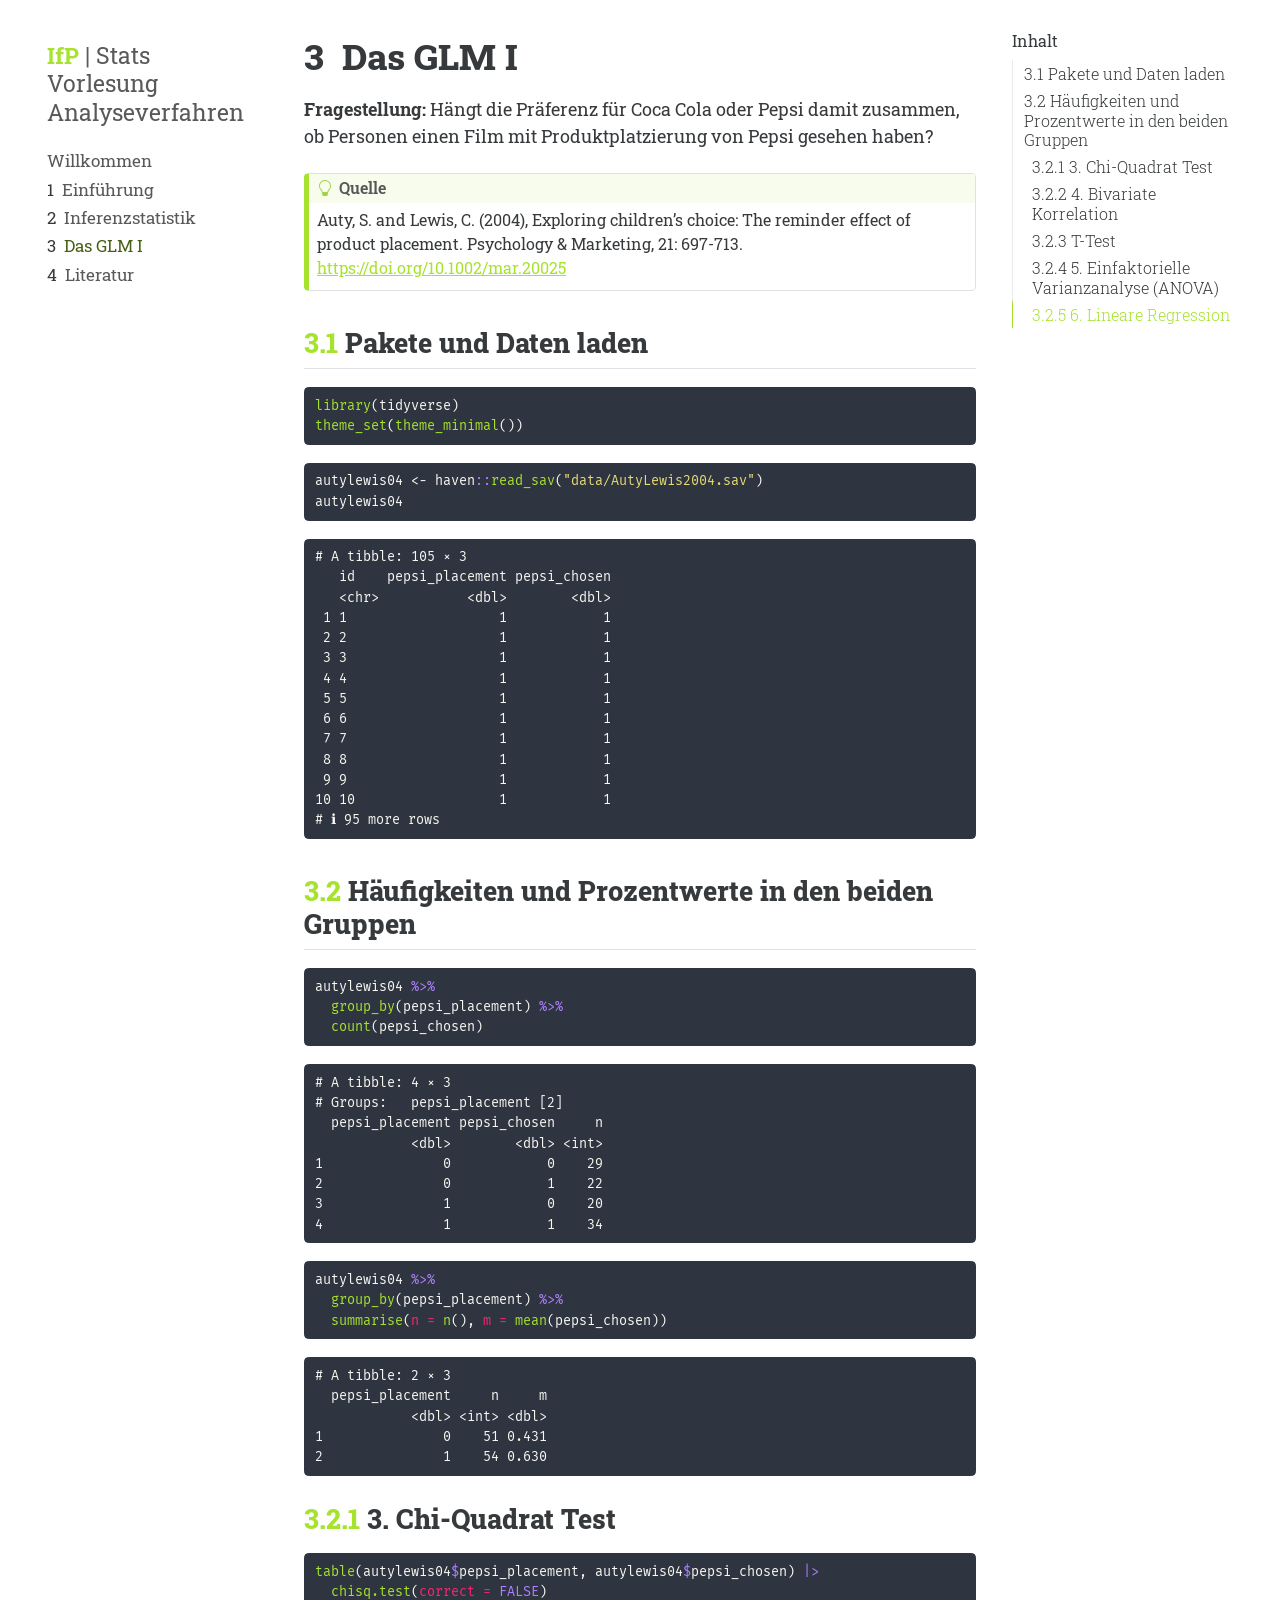
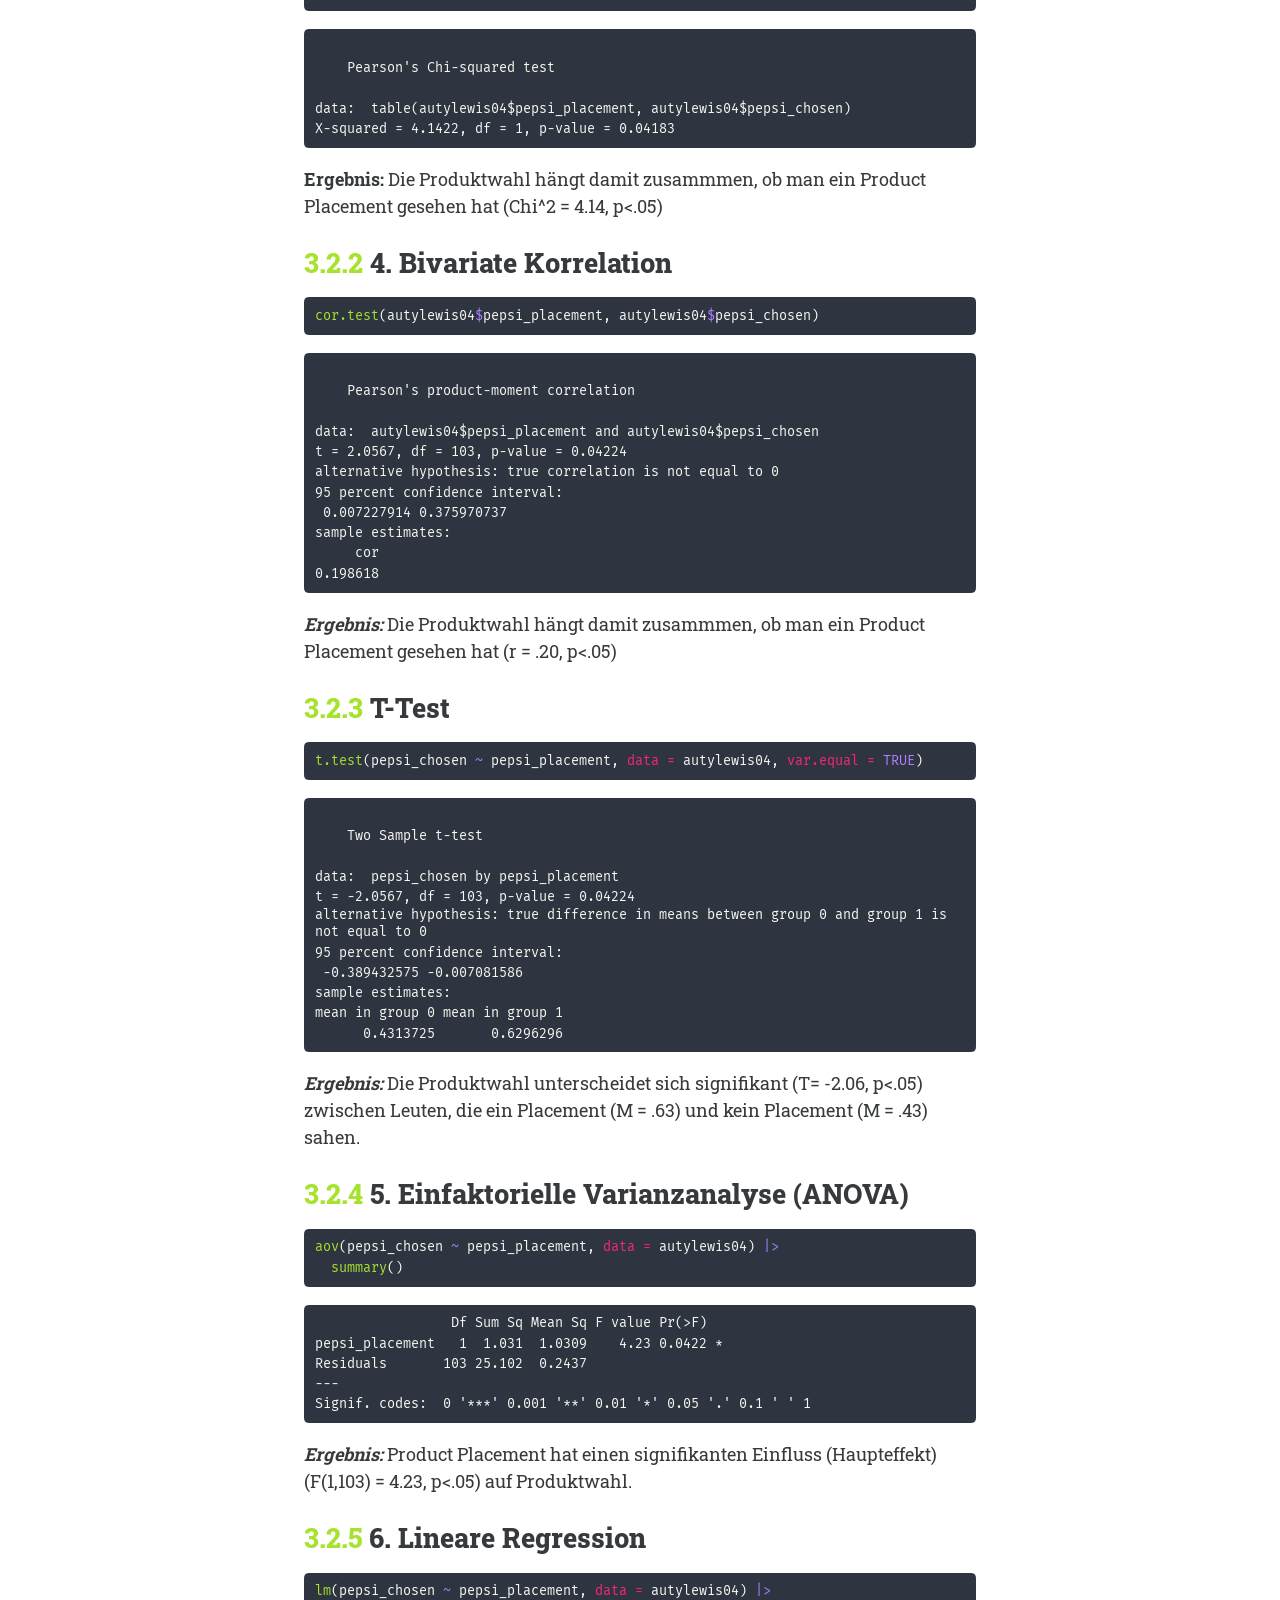
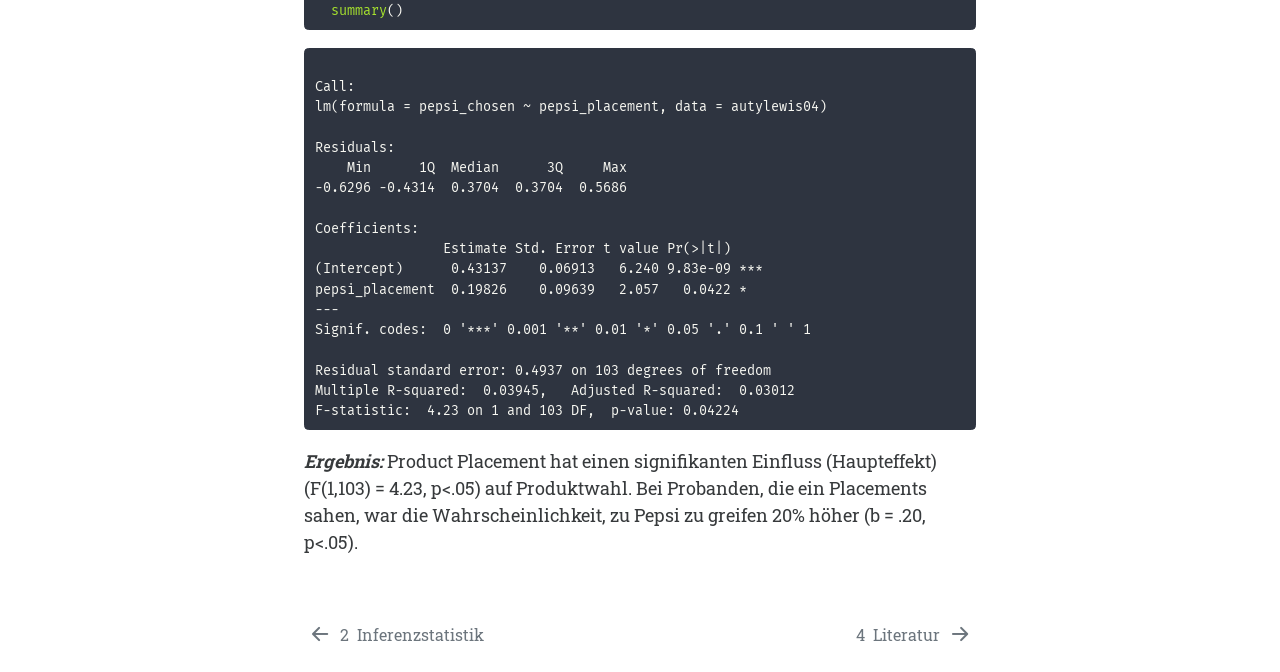
==== glm-I.html @ 67a74f1f "Built site for gh-pages" ====
<!DOCTYPE html>
<html xmlns="http://www.w3.org/1999/xhtml" lang="en" xml:lang="en"><head>

<meta charset="utf-8">
<meta name="generator" content="quarto-1.2.335">

<meta name="viewport" content="width=device-width, initial-scale=1.0, user-scalable=yes">


<title>Anwendungsorientierte Analyseverfahren - 3&nbsp; Das GLM I</title>
<style>
code{white-space: pre-wrap;}
span.smallcaps{font-variant: small-caps;}
div.columns{display: flex; gap: min(4vw, 1.5em);}
div.column{flex: auto; overflow-x: auto;}
div.hanging-indent{margin-left: 1.5em; text-indent: -1.5em;}
ul.task-list{list-style: none;}
ul.task-list li input[type="checkbox"] {
  width: 0.8em;
  margin: 0 0.8em 0.2em -1.6em;
  vertical-align: middle;
}
pre > code.sourceCode { white-space: pre; position: relative; }
pre > code.sourceCode > span { display: inline-block; line-height: 1.25; }
pre > code.sourceCode > span:empty { height: 1.2em; }
.sourceCode { overflow: visible; }
code.sourceCode > span { color: inherit; text-decoration: inherit; }
div.sourceCode { margin: 1em 0; }
pre.sourceCode { margin: 0; }
@media screen {
div.sourceCode { overflow: auto; }
}
@media print {
pre > code.sourceCode { white-space: pre-wrap; }
pre > code.sourceCode > span { text-indent: -5em; padding-left: 5em; }
}
pre.numberSource code
  { counter-reset: source-line 0; }
pre.numberSource code > span
  { position: relative; left: -4em; counter-increment: source-line; }
pre.numberSource code > span > a:first-child::before
  { content: counter(source-line);
    position: relative; left: -1em; text-align: right; vertical-align: baseline;
    border: none; display: inline-block;
    -webkit-touch-callout: none; -webkit-user-select: none;
    -khtml-user-select: none; -moz-user-select: none;
    -ms-user-select: none; user-select: none;
    padding: 0 4px; width: 4em;
    color: #aaaaaa;
  }
pre.numberSource { margin-left: 3em; border-left: 1px solid #aaaaaa;  padding-left: 4px; }
div.sourceCode
  {   }
@media screen {
pre > code.sourceCode > span > a:first-child::before { text-decoration: underline; }
}
code span.al { color: #ff0000; font-weight: bold; } /* Alert */
code span.an { color: #60a0b0; font-weight: bold; font-style: italic; } /* Annotation */
code span.at { color: #7d9029; } /* Attribute */
code span.bn { color: #40a070; } /* BaseN */
code span.bu { color: #008000; } /* BuiltIn */
code span.cf { color: #007020; font-weight: bold; } /* ControlFlow */
code span.ch { color: #4070a0; } /* Char */
code span.cn { color: #880000; } /* Constant */
code span.co { color: #60a0b0; font-style: italic; } /* Comment */
code span.cv { color: #60a0b0; font-weight: bold; font-style: italic; } /* CommentVar */
code span.do { color: #ba2121; font-style: italic; } /* Documentation */
code span.dt { color: #902000; } /* DataType */
code span.dv { color: #40a070; } /* DecVal */
code span.er { color: #ff0000; font-weight: bold; } /* Error */
code span.ex { } /* Extension */
code span.fl { color: #40a070; } /* Float */
code span.fu { color: #06287e; } /* Function */
code span.im { color: #008000; font-weight: bold; } /* Import */
code span.in { color: #60a0b0; font-weight: bold; font-style: italic; } /* Information */
code span.kw { color: #007020; font-weight: bold; } /* Keyword */
code span.op { color: #666666; } /* Operator */
code span.ot { color: #007020; } /* Other */
code span.pp { color: #bc7a00; } /* Preprocessor */
code span.sc { color: #4070a0; } /* SpecialChar */
code span.ss { color: #bb6688; } /* SpecialString */
code span.st { color: #4070a0; } /* String */
code span.va { color: #19177c; } /* Variable */
code span.vs { color: #4070a0; } /* VerbatimString */
code span.wa { color: #60a0b0; font-weight: bold; font-style: italic; } /* Warning */
</style>


<script src="site_libs/quarto-nav/quarto-nav.js"></script>
<script src="site_libs/quarto-nav/headroom.min.js"></script>
<script src="site_libs/clipboard/clipboard.min.js"></script>
<script src="site_libs/quarto-search/autocomplete.umd.js"></script>
<script src="site_libs/quarto-search/fuse.min.js"></script>
<script src="site_libs/quarto-search/quarto-search.js"></script>
<meta name="quarto:offset" content="./">
<link href="./literatur.html" rel="next">
<link href="./inferenzstatistik.html" rel="prev">
<script src="site_libs/quarto-html/quarto.js"></script>
<script src="site_libs/quarto-html/popper.min.js"></script>
<script src="site_libs/quarto-html/tippy.umd.min.js"></script>
<script src="site_libs/quarto-html/anchor.min.js"></script>
<link href="site_libs/quarto-html/tippy.css" rel="stylesheet">
<link href="site_libs/quarto-html/quarto-syntax-highlighting.css" rel="stylesheet" id="quarto-text-highlighting-styles">
<script src="site_libs/bootstrap/bootstrap.min.js"></script>
<link href="site_libs/bootstrap/bootstrap-icons.css" rel="stylesheet">
<link href="site_libs/bootstrap/bootstrap.min.css" rel="stylesheet" id="quarto-bootstrap" data-mode="light">
<script id="quarto-search-options" type="application/json">{
  "location": "sidebar",
  "copy-button": false,
  "collapse-after": 3,
  "panel-placement": "start",
  "type": "textbox",
  "limit": 20,
  "language": {
    "search-no-results-text": "No results",
    "search-matching-documents-text": "matching documents",
    "search-copy-link-title": "Copy link to search",
    "search-hide-matches-text": "Hide additional matches",
    "search-more-match-text": "more match in this document",
    "search-more-matches-text": "more matches in this document",
    "search-clear-button-title": "Clear",
    "search-detached-cancel-button-title": "Cancel",
    "search-submit-button-title": "Submit"
  }
}</script>


</head>

<body class="nav-sidebar floating">

<div id="quarto-search-results"></div>
  <header id="quarto-header" class="headroom fixed-top">
  <nav class="quarto-secondary-nav" data-bs-toggle="collapse" data-bs-target="#quarto-sidebar" aria-controls="quarto-sidebar" aria-expanded="false" aria-label="Toggle sidebar navigation" onclick="if (window.quartoToggleHeadroom) { window.quartoToggleHeadroom(); }">
    <div class="container-fluid d-flex justify-content-between">
      <h1 class="quarto-secondary-nav-title"><span class="chapter-number">3</span>&nbsp; <span class="chapter-title">Das GLM I</span></h1>
      <button type="button" class="quarto-btn-toggle btn" aria-label="Show secondary navigation">
        <i class="bi bi-chevron-right"></i>
      </button>
    </div>
  </nav>
</header>
<!-- content -->
<div id="quarto-content" class="quarto-container page-columns page-rows-contents page-layout-article">
<!-- sidebar -->
  <nav id="quarto-sidebar" class="sidebar collapse sidebar-navigation floating overflow-auto">
    <div class="pt-lg-2 mt-2 text-left sidebar-header">
    <div class="sidebar-title mb-0 py-0">
      <a href="./"><strong>IfP</strong> | Stats <br>Vorlesung Analyseverfahren</a> 
    </div>
      </div>
    <div class="sidebar-menu-container"> 
    <ul class="list-unstyled mt-1">
        <li class="sidebar-item">
  <div class="sidebar-item-container"> 
  <a href="./index.html" class="sidebar-item-text sidebar-link">Willkommen</a>
  </div>
</li>
        <li class="sidebar-item">
  <div class="sidebar-item-container"> 
  <a href="./intro.html" class="sidebar-item-text sidebar-link"><span class="chapter-number">1</span>&nbsp; <span class="chapter-title">Einführung</span></a>
  </div>
</li>
        <li class="sidebar-item">
  <div class="sidebar-item-container"> 
  <a href="./inferenzstatistik.html" class="sidebar-item-text sidebar-link"><span class="chapter-number">2</span>&nbsp; <span class="chapter-title">Inferenzstatistik</span></a>
  </div>
</li>
        <li class="sidebar-item">
  <div class="sidebar-item-container"> 
  <a href="./glm-I.html" class="sidebar-item-text sidebar-link active"><span class="chapter-number">3</span>&nbsp; <span class="chapter-title">Das GLM I</span></a>
  </div>
</li>
        <li class="sidebar-item">
  <div class="sidebar-item-container"> 
  <a href="./literatur.html" class="sidebar-item-text sidebar-link"><span class="chapter-number">4</span>&nbsp; <span class="chapter-title">Literatur</span></a>
  </div>
</li>
    </ul>
    </div>
</nav>
<!-- margin-sidebar -->
    <div id="quarto-margin-sidebar" class="sidebar margin-sidebar">
        <nav id="TOC" role="doc-toc" class="toc-active">
    <h2 id="toc-title">Inhalt</h2>
   
  <ul>
  <li><a href="#pakete-und-daten-laden" id="toc-pakete-und-daten-laden" class="nav-link active" data-scroll-target="#pakete-und-daten-laden"><span class="toc-section-number">3.1</span>  Pakete und Daten laden</a></li>
  <li><a href="#häufigkeiten-und-prozentwerte-in-den-beiden-gruppen" id="toc-häufigkeiten-und-prozentwerte-in-den-beiden-gruppen" class="nav-link" data-scroll-target="#häufigkeiten-und-prozentwerte-in-den-beiden-gruppen"><span class="toc-section-number">3.2</span>  Häufigkeiten und Prozentwerte in den beiden Gruppen</a>
  <ul class="collapse">
  <li><a href="#chi-quadrat-test" id="toc-chi-quadrat-test" class="nav-link" data-scroll-target="#chi-quadrat-test"><span class="toc-section-number">3.2.1</span>  3. Chi-Quadrat Test</a></li>
  <li><a href="#bivariate-korrelation" id="toc-bivariate-korrelation" class="nav-link" data-scroll-target="#bivariate-korrelation"><span class="toc-section-number">3.2.2</span>  4. Bivariate Korrelation</a></li>
  <li><a href="#t-test" id="toc-t-test" class="nav-link" data-scroll-target="#t-test"><span class="toc-section-number">3.2.3</span>  T-Test</a></li>
  <li><a href="#einfaktorielle-varianzanalyse-anova" id="toc-einfaktorielle-varianzanalyse-anova" class="nav-link" data-scroll-target="#einfaktorielle-varianzanalyse-anova"><span class="toc-section-number">3.2.4</span>  5. Einfaktorielle Varianzanalyse (ANOVA)</a></li>
  <li><a href="#lineare-regression" id="toc-lineare-regression" class="nav-link" data-scroll-target="#lineare-regression"><span class="toc-section-number">3.2.5</span>  6. Lineare Regression</a></li>
  </ul></li>
  </ul>
</nav>
    </div>
<!-- main -->
<main class="content" id="quarto-document-content">

<header id="title-block-header">
<h1 class="title d-none d-lg-block display-7"><span class="chapter-number">3</span>&nbsp; <span class="chapter-title">Das GLM I</span></h1>

</header>

<p><strong>Fragestellung:</strong> Hängt die Präferenz für Coca Cola oder Pepsi damit zusammen, ob Personen einen Film mit Produktplatzierung von Pepsi gesehen haben?</p>
<div class="callout-tip callout callout-style-default callout-captioned">
<div class="callout-header d-flex align-content-center">
<div class="callout-icon-container">
<i class="callout-icon"></i>
</div>
<div class="callout-caption-container flex-fill">
Quelle
</div>
</div>
<div class="callout-body-container callout-body">
<p>Auty, S. and Lewis, C. (2004), Exploring children’s choice: The reminder effect of product placement. Psychology &amp; Marketing, 21: 697-713. <a href="https://doi.org/10.1002/mar.20025" class="uri">https://doi.org/10.1002/mar.20025</a></p>
</div>
</div>
<section id="pakete-und-daten-laden" class="level2" data-number="3.1">
<h2 data-number="3.1" class="anchored" data-anchor-id="pakete-und-daten-laden"><span class="header-section-number">3.1</span> Pakete und Daten laden</h2>
<div class="cell">
<div class="sourceCode cell-code" id="cb1"><pre class="sourceCode r code-with-copy"><code class="sourceCode r"><span id="cb1-1"><a href="#cb1-1" aria-hidden="true" tabindex="-1"></a><span class="fu">library</span>(tidyverse)</span>
<span id="cb1-2"><a href="#cb1-2" aria-hidden="true" tabindex="-1"></a><span class="fu">theme_set</span>(<span class="fu">theme_minimal</span>())</span></code><button title="Copy to Clipboard" class="code-copy-button"><i class="bi"></i></button></pre></div>
</div>
<div class="cell">
<div class="sourceCode cell-code" id="cb2"><pre class="sourceCode r code-with-copy"><code class="sourceCode r"><span id="cb2-1"><a href="#cb2-1" aria-hidden="true" tabindex="-1"></a>autylewis04 <span class="ot">&lt;-</span> haven<span class="sc">::</span><span class="fu">read_sav</span>(<span class="st">"data/AutyLewis2004.sav"</span>)</span>
<span id="cb2-2"><a href="#cb2-2" aria-hidden="true" tabindex="-1"></a>autylewis04</span></code><button title="Copy to Clipboard" class="code-copy-button"><i class="bi"></i></button></pre></div>
<div class="cell-output cell-output-stdout">
<div class="sourceCode" id="cb3"><pre class="sourceCode txt code-with-copy"><code class="sourceCode default"><span id="cb3-1"><a href="#cb3-1" aria-hidden="true" tabindex="-1"></a># A tibble: 105 × 3</span>
<span id="cb3-2"><a href="#cb3-2" aria-hidden="true" tabindex="-1"></a>   id    pepsi_placement pepsi_chosen</span>
<span id="cb3-3"><a href="#cb3-3" aria-hidden="true" tabindex="-1"></a>   &lt;chr&gt;           &lt;dbl&gt;        &lt;dbl&gt;</span>
<span id="cb3-4"><a href="#cb3-4" aria-hidden="true" tabindex="-1"></a> 1 1                   1            1</span>
<span id="cb3-5"><a href="#cb3-5" aria-hidden="true" tabindex="-1"></a> 2 2                   1            1</span>
<span id="cb3-6"><a href="#cb3-6" aria-hidden="true" tabindex="-1"></a> 3 3                   1            1</span>
<span id="cb3-7"><a href="#cb3-7" aria-hidden="true" tabindex="-1"></a> 4 4                   1            1</span>
<span id="cb3-8"><a href="#cb3-8" aria-hidden="true" tabindex="-1"></a> 5 5                   1            1</span>
<span id="cb3-9"><a href="#cb3-9" aria-hidden="true" tabindex="-1"></a> 6 6                   1            1</span>
<span id="cb3-10"><a href="#cb3-10" aria-hidden="true" tabindex="-1"></a> 7 7                   1            1</span>
<span id="cb3-11"><a href="#cb3-11" aria-hidden="true" tabindex="-1"></a> 8 8                   1            1</span>
<span id="cb3-12"><a href="#cb3-12" aria-hidden="true" tabindex="-1"></a> 9 9                   1            1</span>
<span id="cb3-13"><a href="#cb3-13" aria-hidden="true" tabindex="-1"></a>10 10                  1            1</span>
<span id="cb3-14"><a href="#cb3-14" aria-hidden="true" tabindex="-1"></a># ℹ 95 more rows</span></code><button title="Copy to Clipboard" class="code-copy-button"><i class="bi"></i></button></pre></div>
</div>
</div>
</section>
<section id="häufigkeiten-und-prozentwerte-in-den-beiden-gruppen" class="level2" data-number="3.2">
<h2 data-number="3.2" class="anchored" data-anchor-id="häufigkeiten-und-prozentwerte-in-den-beiden-gruppen"><span class="header-section-number">3.2</span> Häufigkeiten und Prozentwerte in den beiden Gruppen</h2>
<div class="cell">
<div class="sourceCode cell-code" id="cb4"><pre class="sourceCode r code-with-copy"><code class="sourceCode r"><span id="cb4-1"><a href="#cb4-1" aria-hidden="true" tabindex="-1"></a>autylewis04 <span class="sc">%&gt;%</span></span>
<span id="cb4-2"><a href="#cb4-2" aria-hidden="true" tabindex="-1"></a>  <span class="fu">group_by</span>(pepsi_placement) <span class="sc">%&gt;%</span></span>
<span id="cb4-3"><a href="#cb4-3" aria-hidden="true" tabindex="-1"></a>  <span class="fu">count</span>(pepsi_chosen)</span></code><button title="Copy to Clipboard" class="code-copy-button"><i class="bi"></i></button></pre></div>
<div class="cell-output cell-output-stdout">
<div class="sourceCode" id="cb5"><pre class="sourceCode txt code-with-copy"><code class="sourceCode default"><span id="cb5-1"><a href="#cb5-1" aria-hidden="true" tabindex="-1"></a># A tibble: 4 × 3</span>
<span id="cb5-2"><a href="#cb5-2" aria-hidden="true" tabindex="-1"></a># Groups:   pepsi_placement [2]</span>
<span id="cb5-3"><a href="#cb5-3" aria-hidden="true" tabindex="-1"></a>  pepsi_placement pepsi_chosen     n</span>
<span id="cb5-4"><a href="#cb5-4" aria-hidden="true" tabindex="-1"></a>            &lt;dbl&gt;        &lt;dbl&gt; &lt;int&gt;</span>
<span id="cb5-5"><a href="#cb5-5" aria-hidden="true" tabindex="-1"></a>1               0            0    29</span>
<span id="cb5-6"><a href="#cb5-6" aria-hidden="true" tabindex="-1"></a>2               0            1    22</span>
<span id="cb5-7"><a href="#cb5-7" aria-hidden="true" tabindex="-1"></a>3               1            0    20</span>
<span id="cb5-8"><a href="#cb5-8" aria-hidden="true" tabindex="-1"></a>4               1            1    34</span></code><button title="Copy to Clipboard" class="code-copy-button"><i class="bi"></i></button></pre></div>
</div>
<div class="sourceCode cell-code" id="cb6"><pre class="sourceCode r code-with-copy"><code class="sourceCode r"><span id="cb6-1"><a href="#cb6-1" aria-hidden="true" tabindex="-1"></a>autylewis04 <span class="sc">%&gt;%</span></span>
<span id="cb6-2"><a href="#cb6-2" aria-hidden="true" tabindex="-1"></a>  <span class="fu">group_by</span>(pepsi_placement) <span class="sc">%&gt;%</span></span>
<span id="cb6-3"><a href="#cb6-3" aria-hidden="true" tabindex="-1"></a>  <span class="fu">summarise</span>(<span class="at">n =</span> <span class="fu">n</span>(), <span class="at">m =</span> <span class="fu">mean</span>(pepsi_chosen))</span></code><button title="Copy to Clipboard" class="code-copy-button"><i class="bi"></i></button></pre></div>
<div class="cell-output cell-output-stdout">
<div class="sourceCode" id="cb7"><pre class="sourceCode txt code-with-copy"><code class="sourceCode default"><span id="cb7-1"><a href="#cb7-1" aria-hidden="true" tabindex="-1"></a># A tibble: 2 × 3</span>
<span id="cb7-2"><a href="#cb7-2" aria-hidden="true" tabindex="-1"></a>  pepsi_placement     n     m</span>
<span id="cb7-3"><a href="#cb7-3" aria-hidden="true" tabindex="-1"></a>            &lt;dbl&gt; &lt;int&gt; &lt;dbl&gt;</span>
<span id="cb7-4"><a href="#cb7-4" aria-hidden="true" tabindex="-1"></a>1               0    51 0.431</span>
<span id="cb7-5"><a href="#cb7-5" aria-hidden="true" tabindex="-1"></a>2               1    54 0.630</span></code><button title="Copy to Clipboard" class="code-copy-button"><i class="bi"></i></button></pre></div>
</div>
</div>
<section id="chi-quadrat-test" class="level3" data-number="3.2.1">
<h3 data-number="3.2.1" class="anchored" data-anchor-id="chi-quadrat-test"><span class="header-section-number">3.2.1</span> 3. Chi-Quadrat Test</h3>
<div class="cell">
<div class="sourceCode cell-code" id="cb8"><pre class="sourceCode r code-with-copy"><code class="sourceCode r"><span id="cb8-1"><a href="#cb8-1" aria-hidden="true" tabindex="-1"></a><span class="fu">table</span>(autylewis04<span class="sc">$</span>pepsi_placement, autylewis04<span class="sc">$</span>pepsi_chosen) <span class="sc">|&gt;</span></span>
<span id="cb8-2"><a href="#cb8-2" aria-hidden="true" tabindex="-1"></a>  <span class="fu">chisq.test</span>(<span class="at">correct =</span> <span class="cn">FALSE</span>)</span></code><button title="Copy to Clipboard" class="code-copy-button"><i class="bi"></i></button></pre></div>
<div class="cell-output cell-output-stdout">
<div class="sourceCode" id="cb9"><pre class="sourceCode txt code-with-copy"><code class="sourceCode default"><span id="cb9-1"><a href="#cb9-1" aria-hidden="true" tabindex="-1"></a></span>
<span id="cb9-2"><a href="#cb9-2" aria-hidden="true" tabindex="-1"></a>    Pearson's Chi-squared test</span>
<span id="cb9-3"><a href="#cb9-3" aria-hidden="true" tabindex="-1"></a></span>
<span id="cb9-4"><a href="#cb9-4" aria-hidden="true" tabindex="-1"></a>data:  table(autylewis04$pepsi_placement, autylewis04$pepsi_chosen)</span>
<span id="cb9-5"><a href="#cb9-5" aria-hidden="true" tabindex="-1"></a>X-squared = 4.1422, df = 1, p-value = 0.04183</span></code><button title="Copy to Clipboard" class="code-copy-button"><i class="bi"></i></button></pre></div>
</div>
</div>
<p><strong>Ergebnis:</strong> Die Produktwahl hängt damit zusammmen, ob man ein Product Placement gesehen hat (Chi^2 = 4.14, p&lt;.05)</p>
</section>
<section id="bivariate-korrelation" class="level3" data-number="3.2.2">
<h3 data-number="3.2.2" class="anchored" data-anchor-id="bivariate-korrelation"><span class="header-section-number">3.2.2</span> 4. Bivariate Korrelation</h3>
<div class="cell">
<div class="sourceCode cell-code" id="cb10"><pre class="sourceCode r code-with-copy"><code class="sourceCode r"><span id="cb10-1"><a href="#cb10-1" aria-hidden="true" tabindex="-1"></a><span class="fu">cor.test</span>(autylewis04<span class="sc">$</span>pepsi_placement, autylewis04<span class="sc">$</span>pepsi_chosen)</span></code><button title="Copy to Clipboard" class="code-copy-button"><i class="bi"></i></button></pre></div>
<div class="cell-output cell-output-stdout">
<div class="sourceCode" id="cb11"><pre class="sourceCode txt code-with-copy"><code class="sourceCode default"><span id="cb11-1"><a href="#cb11-1" aria-hidden="true" tabindex="-1"></a></span>
<span id="cb11-2"><a href="#cb11-2" aria-hidden="true" tabindex="-1"></a>    Pearson's product-moment correlation</span>
<span id="cb11-3"><a href="#cb11-3" aria-hidden="true" tabindex="-1"></a></span>
<span id="cb11-4"><a href="#cb11-4" aria-hidden="true" tabindex="-1"></a>data:  autylewis04$pepsi_placement and autylewis04$pepsi_chosen</span>
<span id="cb11-5"><a href="#cb11-5" aria-hidden="true" tabindex="-1"></a>t = 2.0567, df = 103, p-value = 0.04224</span>
<span id="cb11-6"><a href="#cb11-6" aria-hidden="true" tabindex="-1"></a>alternative hypothesis: true correlation is not equal to 0</span>
<span id="cb11-7"><a href="#cb11-7" aria-hidden="true" tabindex="-1"></a>95 percent confidence interval:</span>
<span id="cb11-8"><a href="#cb11-8" aria-hidden="true" tabindex="-1"></a> 0.007227914 0.375970737</span>
<span id="cb11-9"><a href="#cb11-9" aria-hidden="true" tabindex="-1"></a>sample estimates:</span>
<span id="cb11-10"><a href="#cb11-10" aria-hidden="true" tabindex="-1"></a>     cor </span>
<span id="cb11-11"><a href="#cb11-11" aria-hidden="true" tabindex="-1"></a>0.198618 </span></code><button title="Copy to Clipboard" class="code-copy-button"><i class="bi"></i></button></pre></div>
</div>
</div>
<p><strong><em>Ergebnis:</em></strong> Die Produktwahl hängt damit zusammmen, ob man ein Product Placement gesehen hat (r = .20, p&lt;.05)</p>
</section>
<section id="t-test" class="level3" data-number="3.2.3">
<h3 data-number="3.2.3" class="anchored" data-anchor-id="t-test"><span class="header-section-number">3.2.3</span> T-Test</h3>
<div class="cell">
<div class="sourceCode cell-code" id="cb12"><pre class="sourceCode r code-with-copy"><code class="sourceCode r"><span id="cb12-1"><a href="#cb12-1" aria-hidden="true" tabindex="-1"></a><span class="fu">t.test</span>(pepsi_chosen <span class="sc">~</span> pepsi_placement, <span class="at">data =</span> autylewis04, <span class="at">var.equal =</span> <span class="cn">TRUE</span>)</span></code><button title="Copy to Clipboard" class="code-copy-button"><i class="bi"></i></button></pre></div>
<div class="cell-output cell-output-stdout">
<div class="sourceCode" id="cb13"><pre class="sourceCode txt code-with-copy"><code class="sourceCode default"><span id="cb13-1"><a href="#cb13-1" aria-hidden="true" tabindex="-1"></a></span>
<span id="cb13-2"><a href="#cb13-2" aria-hidden="true" tabindex="-1"></a>    Two Sample t-test</span>
<span id="cb13-3"><a href="#cb13-3" aria-hidden="true" tabindex="-1"></a></span>
<span id="cb13-4"><a href="#cb13-4" aria-hidden="true" tabindex="-1"></a>data:  pepsi_chosen by pepsi_placement</span>
<span id="cb13-5"><a href="#cb13-5" aria-hidden="true" tabindex="-1"></a>t = -2.0567, df = 103, p-value = 0.04224</span>
<span id="cb13-6"><a href="#cb13-6" aria-hidden="true" tabindex="-1"></a>alternative hypothesis: true difference in means between group 0 and group 1 is not equal to 0</span>
<span id="cb13-7"><a href="#cb13-7" aria-hidden="true" tabindex="-1"></a>95 percent confidence interval:</span>
<span id="cb13-8"><a href="#cb13-8" aria-hidden="true" tabindex="-1"></a> -0.389432575 -0.007081586</span>
<span id="cb13-9"><a href="#cb13-9" aria-hidden="true" tabindex="-1"></a>sample estimates:</span>
<span id="cb13-10"><a href="#cb13-10" aria-hidden="true" tabindex="-1"></a>mean in group 0 mean in group 1 </span>
<span id="cb13-11"><a href="#cb13-11" aria-hidden="true" tabindex="-1"></a>      0.4313725       0.6296296 </span></code><button title="Copy to Clipboard" class="code-copy-button"><i class="bi"></i></button></pre></div>
</div>
</div>
<p><strong><em>Ergebnis:</em></strong> Die Produktwahl unterscheidet sich signifikant (T= -2.06, p&lt;.05) zwischen Leuten, die ein Placement (M = .63) und kein Placement (M = .43) sahen.</p>
</section>
<section id="einfaktorielle-varianzanalyse-anova" class="level3" data-number="3.2.4">
<h3 data-number="3.2.4" class="anchored" data-anchor-id="einfaktorielle-varianzanalyse-anova"><span class="header-section-number">3.2.4</span> 5. Einfaktorielle Varianzanalyse (ANOVA)</h3>
<div class="cell">
<div class="sourceCode cell-code" id="cb14"><pre class="sourceCode r code-with-copy"><code class="sourceCode r"><span id="cb14-1"><a href="#cb14-1" aria-hidden="true" tabindex="-1"></a><span class="fu">aov</span>(pepsi_chosen <span class="sc">~</span> pepsi_placement, <span class="at">data =</span> autylewis04) <span class="sc">|&gt;</span></span>
<span id="cb14-2"><a href="#cb14-2" aria-hidden="true" tabindex="-1"></a>  <span class="fu">summary</span>()</span></code><button title="Copy to Clipboard" class="code-copy-button"><i class="bi"></i></button></pre></div>
<div class="cell-output cell-output-stdout">
<div class="sourceCode" id="cb15"><pre class="sourceCode txt code-with-copy"><code class="sourceCode default"><span id="cb15-1"><a href="#cb15-1" aria-hidden="true" tabindex="-1"></a>                 Df Sum Sq Mean Sq F value Pr(&gt;F)  </span>
<span id="cb15-2"><a href="#cb15-2" aria-hidden="true" tabindex="-1"></a>pepsi_placement   1  1.031  1.0309    4.23 0.0422 *</span>
<span id="cb15-3"><a href="#cb15-3" aria-hidden="true" tabindex="-1"></a>Residuals       103 25.102  0.2437                 </span>
<span id="cb15-4"><a href="#cb15-4" aria-hidden="true" tabindex="-1"></a>---</span>
<span id="cb15-5"><a href="#cb15-5" aria-hidden="true" tabindex="-1"></a>Signif. codes:  0 '***' 0.001 '**' 0.01 '*' 0.05 '.' 0.1 ' ' 1</span></code><button title="Copy to Clipboard" class="code-copy-button"><i class="bi"></i></button></pre></div>
</div>
</div>
<p><strong><em>Ergebnis:</em></strong> Product Placement hat einen signifikanten Einfluss (Haupteffekt) (F(1,103) = 4.23, p&lt;.05) auf Produktwahl.</p>
</section>
<section id="lineare-regression" class="level3" data-number="3.2.5">
<h3 data-number="3.2.5" class="anchored" data-anchor-id="lineare-regression"><span class="header-section-number">3.2.5</span> 6. Lineare Regression</h3>
<div class="cell">
<div class="sourceCode cell-code" id="cb16"><pre class="sourceCode r code-with-copy"><code class="sourceCode r"><span id="cb16-1"><a href="#cb16-1" aria-hidden="true" tabindex="-1"></a><span class="fu">lm</span>(pepsi_chosen <span class="sc">~</span> pepsi_placement, <span class="at">data =</span> autylewis04) <span class="sc">|&gt;</span></span>
<span id="cb16-2"><a href="#cb16-2" aria-hidden="true" tabindex="-1"></a>  <span class="fu">summary</span>()</span></code><button title="Copy to Clipboard" class="code-copy-button"><i class="bi"></i></button></pre></div>
<div class="cell-output cell-output-stdout">
<div class="sourceCode" id="cb17"><pre class="sourceCode txt code-with-copy"><code class="sourceCode default"><span id="cb17-1"><a href="#cb17-1" aria-hidden="true" tabindex="-1"></a></span>
<span id="cb17-2"><a href="#cb17-2" aria-hidden="true" tabindex="-1"></a>Call:</span>
<span id="cb17-3"><a href="#cb17-3" aria-hidden="true" tabindex="-1"></a>lm(formula = pepsi_chosen ~ pepsi_placement, data = autylewis04)</span>
<span id="cb17-4"><a href="#cb17-4" aria-hidden="true" tabindex="-1"></a></span>
<span id="cb17-5"><a href="#cb17-5" aria-hidden="true" tabindex="-1"></a>Residuals:</span>
<span id="cb17-6"><a href="#cb17-6" aria-hidden="true" tabindex="-1"></a>    Min      1Q  Median      3Q     Max </span>
<span id="cb17-7"><a href="#cb17-7" aria-hidden="true" tabindex="-1"></a>-0.6296 -0.4314  0.3704  0.3704  0.5686 </span>
<span id="cb17-8"><a href="#cb17-8" aria-hidden="true" tabindex="-1"></a></span>
<span id="cb17-9"><a href="#cb17-9" aria-hidden="true" tabindex="-1"></a>Coefficients:</span>
<span id="cb17-10"><a href="#cb17-10" aria-hidden="true" tabindex="-1"></a>                Estimate Std. Error t value Pr(&gt;|t|)    </span>
<span id="cb17-11"><a href="#cb17-11" aria-hidden="true" tabindex="-1"></a>(Intercept)      0.43137    0.06913   6.240 9.83e-09 ***</span>
<span id="cb17-12"><a href="#cb17-12" aria-hidden="true" tabindex="-1"></a>pepsi_placement  0.19826    0.09639   2.057   0.0422 *  </span>
<span id="cb17-13"><a href="#cb17-13" aria-hidden="true" tabindex="-1"></a>---</span>
<span id="cb17-14"><a href="#cb17-14" aria-hidden="true" tabindex="-1"></a>Signif. codes:  0 '***' 0.001 '**' 0.01 '*' 0.05 '.' 0.1 ' ' 1</span>
<span id="cb17-15"><a href="#cb17-15" aria-hidden="true" tabindex="-1"></a></span>
<span id="cb17-16"><a href="#cb17-16" aria-hidden="true" tabindex="-1"></a>Residual standard error: 0.4937 on 103 degrees of freedom</span>
<span id="cb17-17"><a href="#cb17-17" aria-hidden="true" tabindex="-1"></a>Multiple R-squared:  0.03945,   Adjusted R-squared:  0.03012 </span>
<span id="cb17-18"><a href="#cb17-18" aria-hidden="true" tabindex="-1"></a>F-statistic:  4.23 on 1 and 103 DF,  p-value: 0.04224</span></code><button title="Copy to Clipboard" class="code-copy-button"><i class="bi"></i></button></pre></div>
</div>
</div>
<p><strong><em>Ergebnis:</em></strong> Product Placement hat einen signifikanten Einfluss (Haupteffekt) (F(1,103) = 4.23, p&lt;.05) auf Produktwahl. Bei Probanden, die ein Placements sahen, war die Wahrscheinlichkeit, zu Pepsi zu greifen 20% höher (b = .20, p&lt;.05).</p>


</section>
</section>

</main> <!-- /main -->
<script id="quarto-html-after-body" type="application/javascript">
window.document.addEventListener("DOMContentLoaded", function (event) {
  const toggleBodyColorMode = (bsSheetEl) => {
    const mode = bsSheetEl.getAttribute("data-mode");
    const bodyEl = window.document.querySelector("body");
    if (mode === "dark") {
      bodyEl.classList.add("quarto-dark");
      bodyEl.classList.remove("quarto-light");
    } else {
      bodyEl.classList.add("quarto-light");
      bodyEl.classList.remove("quarto-dark");
    }
  }
  const toggleBodyColorPrimary = () => {
    const bsSheetEl = window.document.querySelector("link#quarto-bootstrap");
    if (bsSheetEl) {
      toggleBodyColorMode(bsSheetEl);
    }
  }
  toggleBodyColorPrimary();  
  const icon = "";
  const anchorJS = new window.AnchorJS();
  anchorJS.options = {
    placement: 'right',
    icon: icon
  };
  anchorJS.add('.anchored');
  const clipboard = new window.ClipboardJS('.code-copy-button', {
    target: function(trigger) {
      return trigger.previousElementSibling;
    }
  });
  clipboard.on('success', function(e) {
    // button target
    const button = e.trigger;
    // don't keep focus
    button.blur();
    // flash "checked"
    button.classList.add('code-copy-button-checked');
    var currentTitle = button.getAttribute("title");
    button.setAttribute("title", "Copied!");
    let tooltip;
    if (window.bootstrap) {
      button.setAttribute("data-bs-toggle", "tooltip");
      button.setAttribute("data-bs-placement", "left");
      button.setAttribute("data-bs-title", "Copied!");
      tooltip = new bootstrap.Tooltip(button, 
        { trigger: "manual", 
          customClass: "code-copy-button-tooltip",
          offset: [0, -8]});
      tooltip.show();    
    }
    setTimeout(function() {
      if (tooltip) {
        tooltip.hide();
        button.removeAttribute("data-bs-title");
        button.removeAttribute("data-bs-toggle");
        button.removeAttribute("data-bs-placement");
      }
      button.setAttribute("title", currentTitle);
      button.classList.remove('code-copy-button-checked');
    }, 1000);
    // clear code selection
    e.clearSelection();
  });
  function tippyHover(el, contentFn) {
    const config = {
      allowHTML: true,
      content: contentFn,
      maxWidth: 500,
      delay: 100,
      arrow: false,
      appendTo: function(el) {
          return el.parentElement;
      },
      interactive: true,
      interactiveBorder: 10,
      theme: 'quarto',
      placement: 'bottom-start'
    };
    window.tippy(el, config); 
  }
  const noterefs = window.document.querySelectorAll('a[role="doc-noteref"]');
  for (var i=0; i<noterefs.length; i++) {
    const ref = noterefs[i];
    tippyHover(ref, function() {
      // use id or data attribute instead here
      let href = ref.getAttribute('data-footnote-href') || ref.getAttribute('href');
      try { href = new URL(href).hash; } catch {}
      const id = href.replace(/^#\/?/, "");
      const note = window.document.getElementById(id);
      return note.innerHTML;
    });
  }
  const findCites = (el) => {
    const parentEl = el.parentElement;
    if (parentEl) {
      const cites = parentEl.dataset.cites;
      if (cites) {
        return {
          el,
          cites: cites.split(' ')
        };
      } else {
        return findCites(el.parentElement)
      }
    } else {
      return undefined;
    }
  };
  var bibliorefs = window.document.querySelectorAll('a[role="doc-biblioref"]');
  for (var i=0; i<bibliorefs.length; i++) {
    const ref = bibliorefs[i];
    const citeInfo = findCites(ref);
    if (citeInfo) {
      tippyHover(citeInfo.el, function() {
        var popup = window.document.createElement('div');
        citeInfo.cites.forEach(function(cite) {
          var citeDiv = window.document.createElement('div');
          citeDiv.classList.add('hanging-indent');
          citeDiv.classList.add('csl-entry');
          var biblioDiv = window.document.getElementById('ref-' + cite);
          if (biblioDiv) {
            citeDiv.innerHTML = biblioDiv.innerHTML;
          }
          popup.appendChild(citeDiv);
        });
        return popup.innerHTML;
      });
    }
  }
});
</script>
<nav class="page-navigation">
  <div class="nav-page nav-page-previous">
      <a href="./inferenzstatistik.html" class="pagination-link">
        <i class="bi bi-arrow-left-short"></i> <span class="nav-page-text"><span class="chapter-number">2</span>&nbsp; <span class="chapter-title">Inferenzstatistik</span></span>
      </a>          
  </div>
  <div class="nav-page nav-page-next">
      <a href="./literatur.html" class="pagination-link">
        <span class="nav-page-text"><span class="chapter-number">4</span>&nbsp; <span class="chapter-title">Literatur</span></span> <i class="bi bi-arrow-right-short"></i>
      </a>
  </div>
</nav>
</div> <!-- /content -->



</body></html>
---- site_libs/quarto-html/tippy.css ----
.tippy-box[data-animation=fade][data-state=hidden]{opacity:0}[data-tippy-root]{max-width:calc(100vw - 10px)}.tippy-box{position:relative;background-color:#333;color:#fff;border-radius:4px;font-size:14px;line-height:1.4;white-space:normal;outline:0;transition-property:transform,visibility,opacity}.tippy-box[data-placement^=top]>.tippy-arrow{bottom:0}.tippy-box[data-placement^=top]>.tippy-arrow:before{bottom:-7px;left:0;border-width:8px 8px 0;border-top-color:initial;transform-origin:center top}.tippy-box[data-placement^=bottom]>.tippy-arrow{top:0}.tippy-box[data-placement^=bottom]>.tippy-arrow:before{top:-7px;left:0;border-width:0 8px 8px;border-bottom-color:initial;transform-origin:center bottom}.tippy-box[data-placement^=left]>.tippy-arrow{right:0}.tippy-box[data-placement^=left]>.tippy-arrow:before{border-width:8px 0 8px 8px;border-left-color:initial;right:-7px;transform-origin:center left}.tippy-box[data-placement^=right]>.tippy-arrow{left:0}.tippy-box[data-placement^=right]>.tippy-arrow:before{left:-7px;border-width:8px 8px 8px 0;border-right-color:initial;transform-origin:center right}.tippy-box[data-inertia][data-state=visible]{transition-timing-function:cubic-bezier(.54,1.5,.38,1.11)}.tippy-arrow{width:16px;height:16px;color:#333}.tippy-arrow:before{content:"";position:absolute;border-color:transparent;border-style:solid}.tippy-content{position:relative;padding:5px 9px;z-index:1}
---- site_libs/quarto-html/quarto-syntax-highlighting.css ----
/* quarto syntax highlight colors */
:root {
  --quarto-hl-al-color: #ff5555;
  --quarto-hl-an-color: #75715e;
  --quarto-hl-at-color: #f92672;
  --quarto-hl-bn-color: #ae81ff;
  --quarto-hl-bu-color: #66D9EF;
  --quarto-hl-ch-color: #e6db74;
  --quarto-hl-co-color: #75715e;
  --quarto-hl-cv-color: #75715e;
  --quarto-hl-cn-color: #ae81ff;
  --quarto-hl-cf-color: #f92672;
  --quarto-hl-dt-color: #66d9ef;
  --quarto-hl-dv-color: #ae81ff;
  --quarto-hl-do-color: #75715e;
  --quarto-hl-er-color: #ff5555;
  --quarto-hl-ex-color: #a6e22e;
  --quarto-hl-fl-color: #ae81ff;
  --quarto-hl-fu-color: #a6e22e;
  --quarto-hl-im-color: #f92672;
  --quarto-hl-in-color: #f1fa8c;
  --quarto-hl-kw-color: #f92672;
  --quarto-hl-op-color: #f8f8f2;
  --quarto-hl-pp-color: #f92672;
  --quarto-hl-re-color: #75715e;
  --quarto-hl-sc-color: #ae81ff;
  --quarto-hl-ss-color: #e6db74;
  --quarto-hl-st-color: #e6db74;
  --quarto-hl-va-color: #f8f8f2;
  --quarto-hl-vs-color: #e6db74;
  --quarto-hl-wa-color: #ff5555;
}

/* other quarto variables */
:root {
  --quarto-font-monospace: "Fira Mono";
}

code span.al {
  font-weight: bold;
  color: #ff5555;
}

code span.an {
  color: #75715e;
}

code span.at {
  color: #f92672;
}

code span.bn {
  color: #ae81ff;
}

code span.bu {
  color: #66D9EF;
}

code span.ch {
  color: #e6db74;
}

code span.co {
  color: #75715e;
}

code span.cv {
  color: #75715e;
}

code span.cn {
  color: #ae81ff;
}

code span.cf {
  color: #f92672;
}

code span.dt {
  font-style: italic;
  color: #66d9ef;
}

code span.dv {
  color: #ae81ff;
}

code span.do {
  color: #75715e;
}

code span.er {
  color: #ff5555;
  text-decoration: underline;
}

code span.ex {
  font-weight: bold;
  color: #a6e22e;
}

code span.fl {
  color: #ae81ff;
}

code span.fu {
  color: #a6e22e;
}

code span.im {
  color: #f92672;
}

code span.in {
  color: #f1fa8c;
}

code span.kw {
  color: #f92672;
}

pre > code.sourceCode > span {
  color: #f8f8f2;
}

code span {
  color: #f8f8f2;
}

code.sourceCode > span {
  color: #f8f8f2;
}

div.sourceCode,
div.sourceCode pre.sourceCode {
  color: #f8f8f2;
}

code span.op {
  color: #f8f8f2;
}

code span.pp {
  color: #f92672;
}

code span.re {
  color: #75715e;
}

code span.sc {
  color: #ae81ff;
}

code span.ss {
  color: #e6db74;
}

code span.st {
  color: #e6db74;
}

code span.va {
  color: #f8f8f2;
}

code span.vs {
  color: #e6db74;
}

code span.wa {
  color: #ff5555;
}

.prevent-inlining {
  content: "</";
}

/*# sourceMappingURL=debc5d5d77c3f9108843748ff7464032.css.map */
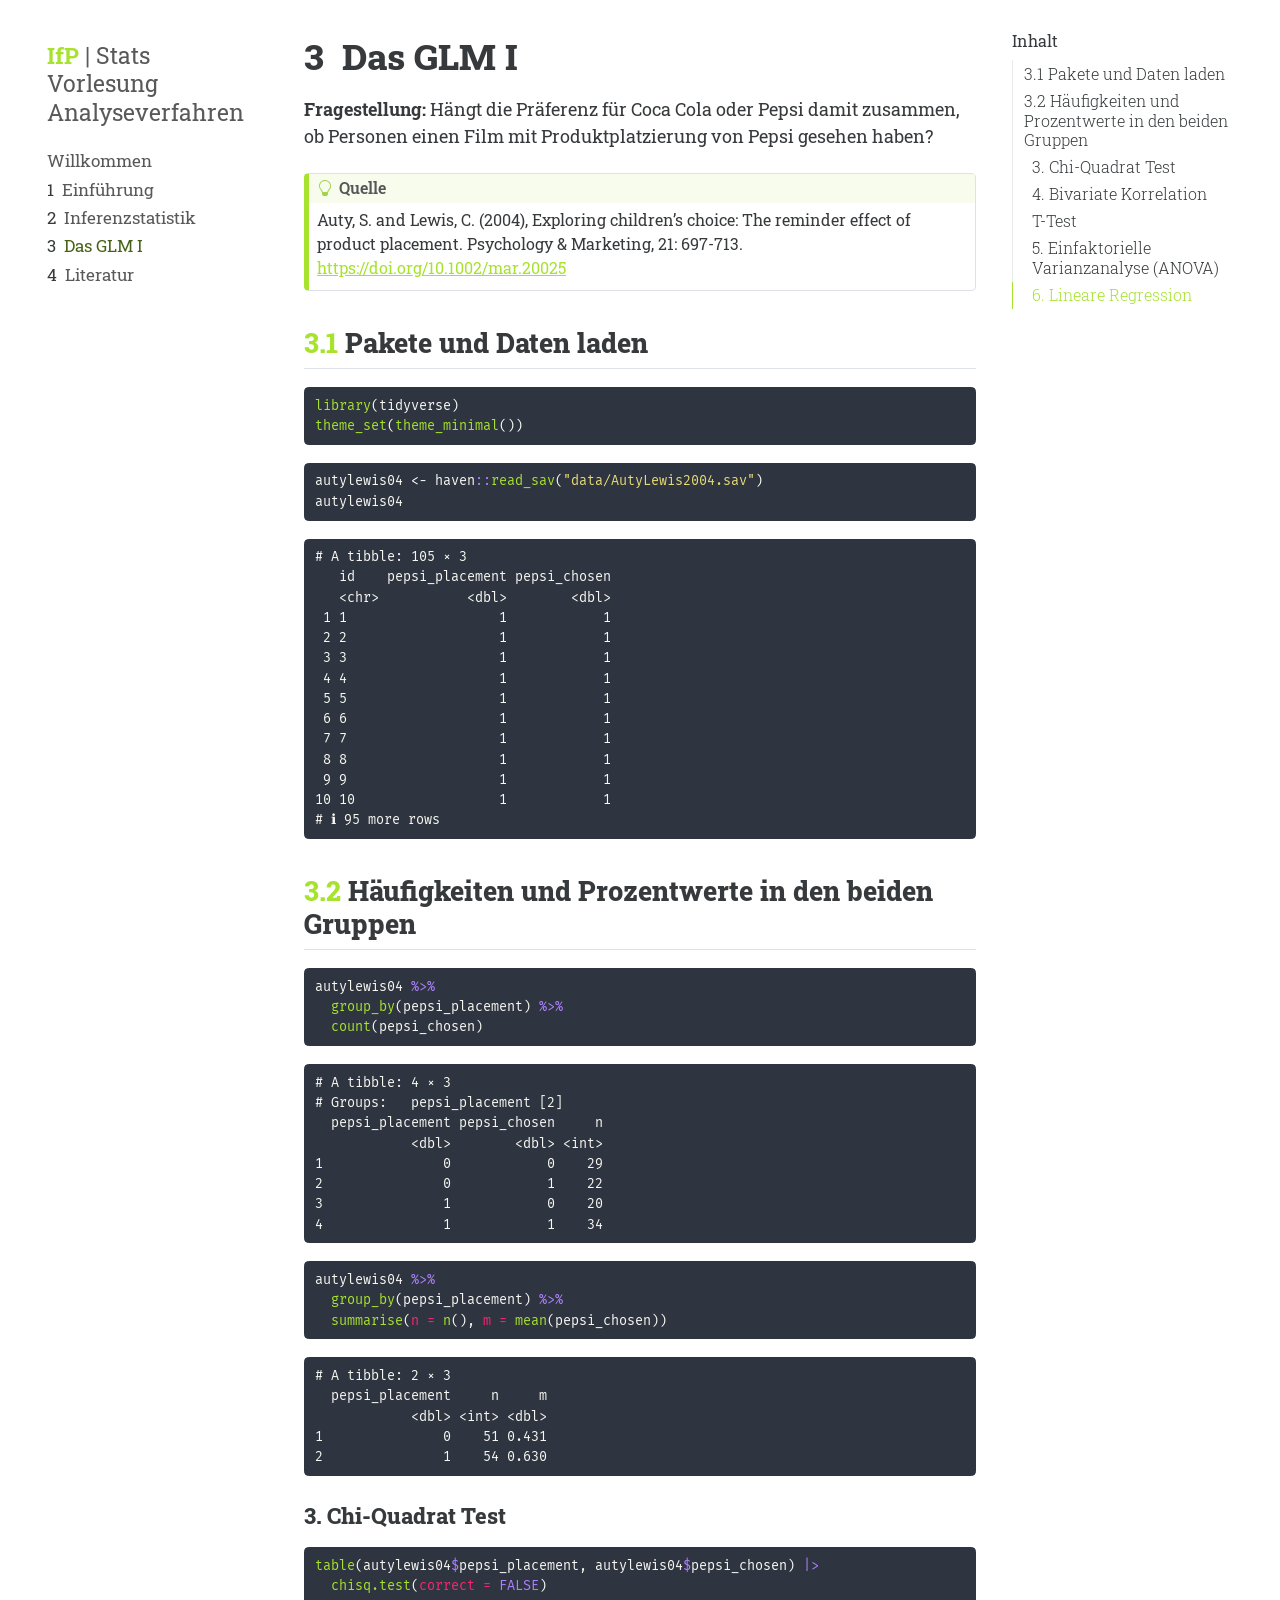
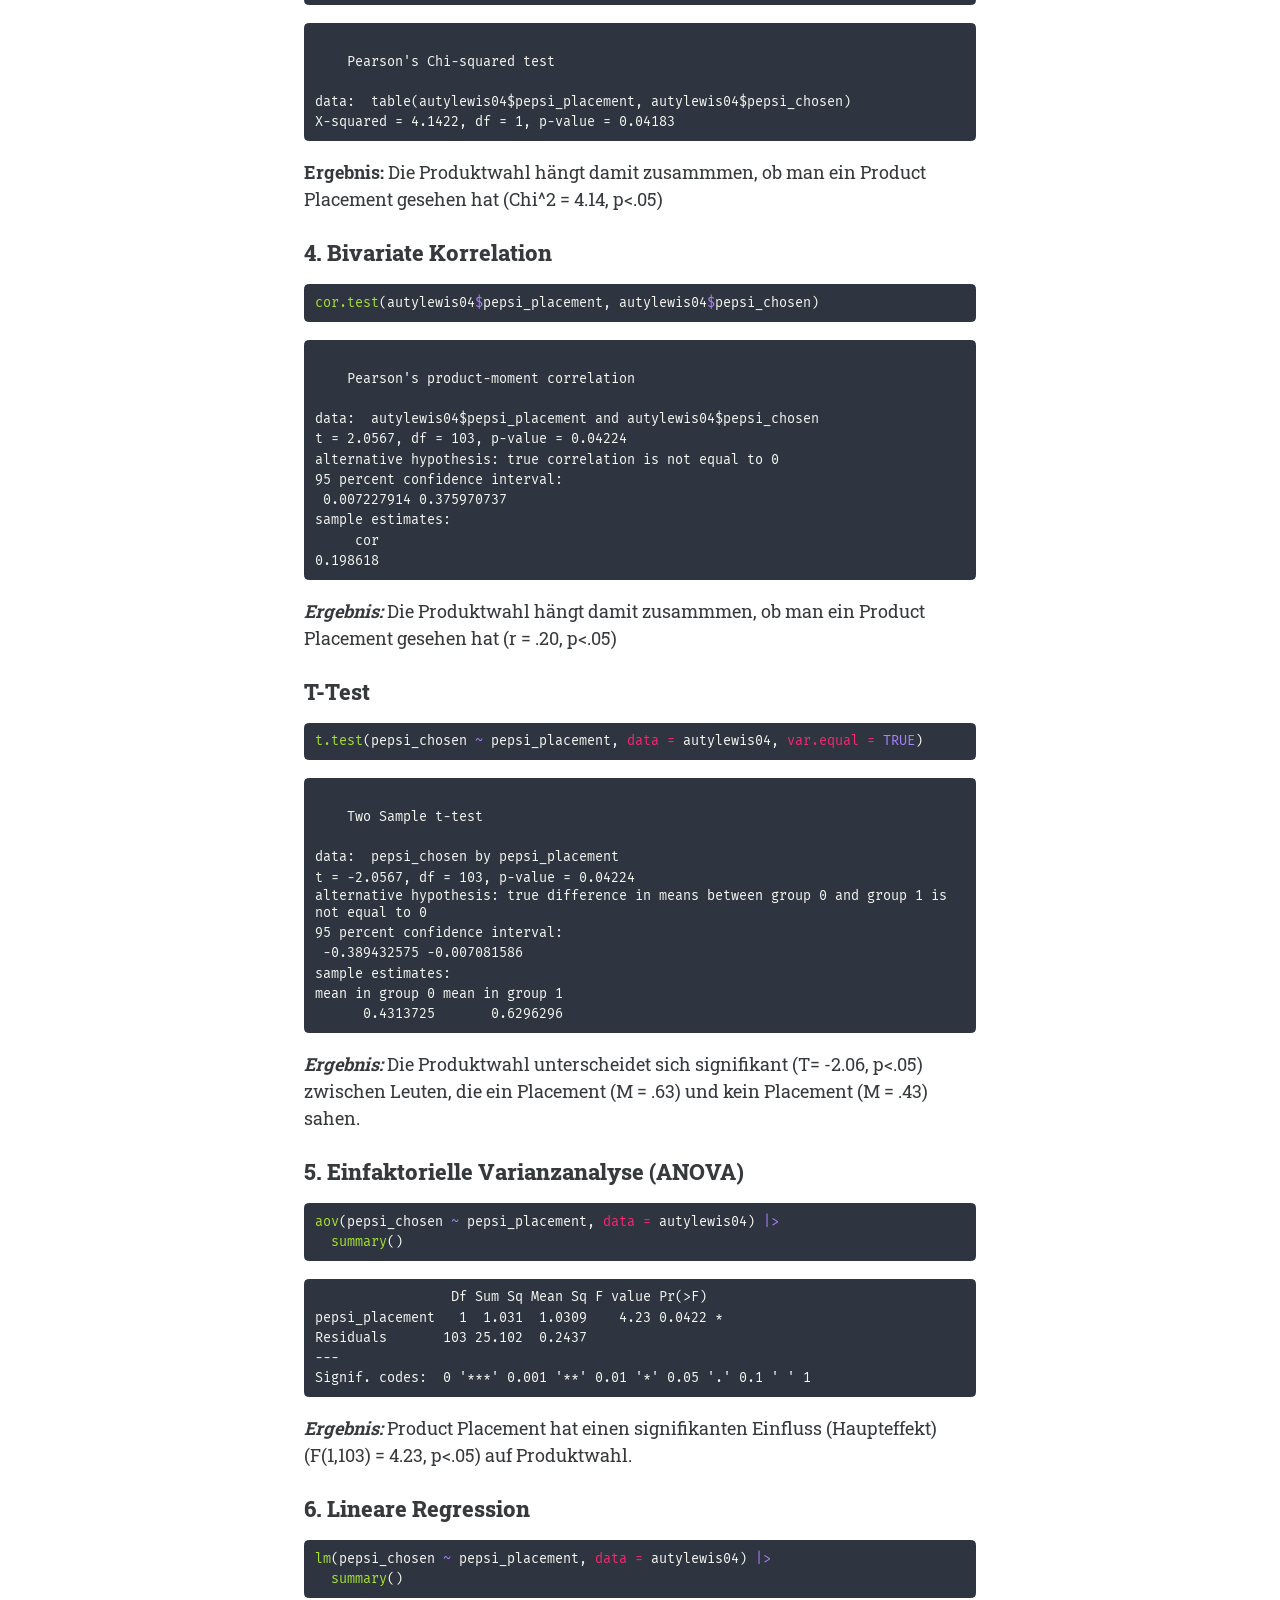
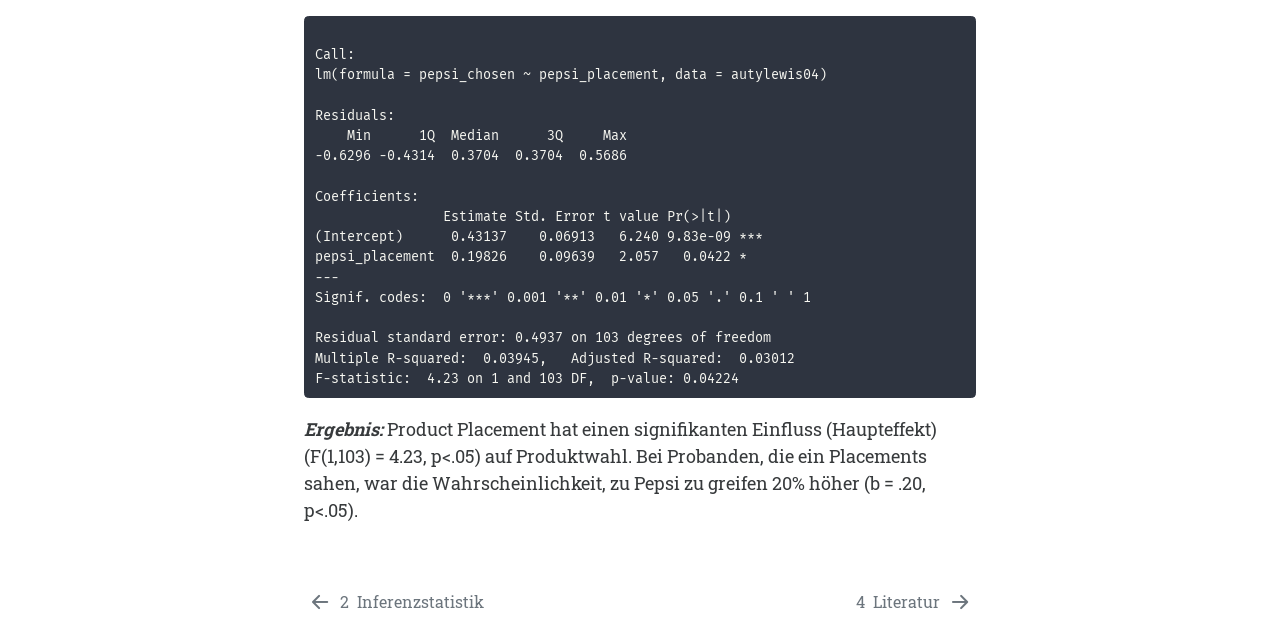
==== commit bb57658e: "Built site for gh-pages" ====
--- a/glm-I.html
+++ b/glm-I.html
@@ -188,11 +188,11 @@
   <li><a href="#pakete-und-daten-laden" id="toc-pakete-und-daten-laden" class="nav-link active" data-scroll-target="#pakete-und-daten-laden"><span class="toc-section-number">3.1</span>  Pakete und Daten laden</a></li>
   <li><a href="#häufigkeiten-und-prozentwerte-in-den-beiden-gruppen" id="toc-häufigkeiten-und-prozentwerte-in-den-beiden-gruppen" class="nav-link" data-scroll-target="#häufigkeiten-und-prozentwerte-in-den-beiden-gruppen"><span class="toc-section-number">3.2</span>  Häufigkeiten und Prozentwerte in den beiden Gruppen</a>
   <ul class="collapse">
-  <li><a href="#chi-quadrat-test" id="toc-chi-quadrat-test" class="nav-link" data-scroll-target="#chi-quadrat-test"><span class="toc-section-number">3.2.1</span>  3. Chi-Quadrat Test</a></li>
-  <li><a href="#bivariate-korrelation" id="toc-bivariate-korrelation" class="nav-link" data-scroll-target="#bivariate-korrelation"><span class="toc-section-number">3.2.2</span>  4. Bivariate Korrelation</a></li>
-  <li><a href="#t-test" id="toc-t-test" class="nav-link" data-scroll-target="#t-test"><span class="toc-section-number">3.2.3</span>  T-Test</a></li>
-  <li><a href="#einfaktorielle-varianzanalyse-anova" id="toc-einfaktorielle-varianzanalyse-anova" class="nav-link" data-scroll-target="#einfaktorielle-varianzanalyse-anova"><span class="toc-section-number">3.2.4</span>  5. Einfaktorielle Varianzanalyse (ANOVA)</a></li>
-  <li><a href="#lineare-regression" id="toc-lineare-regression" class="nav-link" data-scroll-target="#lineare-regression"><span class="toc-section-number">3.2.5</span>  6. Lineare Regression</a></li>
+  <li><a href="#chi-quadrat-test" id="toc-chi-quadrat-test" class="nav-link" data-scroll-target="#chi-quadrat-test">3. Chi-Quadrat Test</a></li>
+  <li><a href="#bivariate-korrelation" id="toc-bivariate-korrelation" class="nav-link" data-scroll-target="#bivariate-korrelation">4. Bivariate Korrelation</a></li>
+  <li><a href="#t-test" id="toc-t-test" class="nav-link" data-scroll-target="#t-test">T-Test</a></li>
+  <li><a href="#einfaktorielle-varianzanalyse-anova" id="toc-einfaktorielle-varianzanalyse-anova" class="nav-link" data-scroll-target="#einfaktorielle-varianzanalyse-anova">5. Einfaktorielle Varianzanalyse (ANOVA)</a></li>
+  <li><a href="#lineare-regression" id="toc-lineare-regression" class="nav-link" data-scroll-target="#lineare-regression">6. Lineare Regression</a></li>
   </ul></li>
   </ul>
 </nav>
@@ -273,8 +273,8 @@
 <span id="cb7-5"><a href="#cb7-5" aria-hidden="true" tabindex="-1"></a>2               1    54 0.630</span></code><button title="Copy to Clipboard" class="code-copy-button"><i class="bi"></i></button></pre></div>
 </div>
 </div>
-<section id="chi-quadrat-test" class="level3" data-number="3.2.1">
-<h3 data-number="3.2.1" class="anchored" data-anchor-id="chi-quadrat-test"><span class="header-section-number">3.2.1</span> 3. Chi-Quadrat Test</h3>
+<section id="chi-quadrat-test" class="level3">
+<h3 class="anchored" data-anchor-id="chi-quadrat-test">3. Chi-Quadrat Test</h3>
 <div class="cell">
 <div class="sourceCode cell-code" id="cb8"><pre class="sourceCode r code-with-copy"><code class="sourceCode r"><span id="cb8-1"><a href="#cb8-1" aria-hidden="true" tabindex="-1"></a><span class="fu">table</span>(autylewis04<span class="sc">$</span>pepsi_placement, autylewis04<span class="sc">$</span>pepsi_chosen) <span class="sc">|&gt;</span></span>
 <span id="cb8-2"><a href="#cb8-2" aria-hidden="true" tabindex="-1"></a>  <span class="fu">chisq.test</span>(<span class="at">correct =</span> <span class="cn">FALSE</span>)</span></code><button title="Copy to Clipboard" class="code-copy-button"><i class="bi"></i></button></pre></div>
@@ -288,8 +288,8 @@
 </div>
 <p><strong>Ergebnis:</strong> Die Produktwahl hängt damit zusammmen, ob man ein Product Placement gesehen hat (Chi^2 = 4.14, p&lt;.05)</p>
 </section>
-<section id="bivariate-korrelation" class="level3" data-number="3.2.2">
-<h3 data-number="3.2.2" class="anchored" data-anchor-id="bivariate-korrelation"><span class="header-section-number">3.2.2</span> 4. Bivariate Korrelation</h3>
+<section id="bivariate-korrelation" class="level3">
+<h3 class="anchored" data-anchor-id="bivariate-korrelation">4. Bivariate Korrelation</h3>
 <div class="cell">
 <div class="sourceCode cell-code" id="cb10"><pre class="sourceCode r code-with-copy"><code class="sourceCode r"><span id="cb10-1"><a href="#cb10-1" aria-hidden="true" tabindex="-1"></a><span class="fu">cor.test</span>(autylewis04<span class="sc">$</span>pepsi_placement, autylewis04<span class="sc">$</span>pepsi_chosen)</span></code><button title="Copy to Clipboard" class="code-copy-button"><i class="bi"></i></button></pre></div>
 <div class="cell-output cell-output-stdout">
@@ -308,8 +308,8 @@
 </div>
 <p><strong><em>Ergebnis:</em></strong> Die Produktwahl hängt damit zusammmen, ob man ein Product Placement gesehen hat (r = .20, p&lt;.05)</p>
 </section>
-<section id="t-test" class="level3" data-number="3.2.3">
-<h3 data-number="3.2.3" class="anchored" data-anchor-id="t-test"><span class="header-section-number">3.2.3</span> T-Test</h3>
+<section id="t-test" class="level3">
+<h3 class="anchored" data-anchor-id="t-test">T-Test</h3>
 <div class="cell">
 <div class="sourceCode cell-code" id="cb12"><pre class="sourceCode r code-with-copy"><code class="sourceCode r"><span id="cb12-1"><a href="#cb12-1" aria-hidden="true" tabindex="-1"></a><span class="fu">t.test</span>(pepsi_chosen <span class="sc">~</span> pepsi_placement, <span class="at">data =</span> autylewis04, <span class="at">var.equal =</span> <span class="cn">TRUE</span>)</span></code><button title="Copy to Clipboard" class="code-copy-button"><i class="bi"></i></button></pre></div>
 <div class="cell-output cell-output-stdout">
@@ -328,8 +328,8 @@
 </div>
 <p><strong><em>Ergebnis:</em></strong> Die Produktwahl unterscheidet sich signifikant (T= -2.06, p&lt;.05) zwischen Leuten, die ein Placement (M = .63) und kein Placement (M = .43) sahen.</p>
 </section>
-<section id="einfaktorielle-varianzanalyse-anova" class="level3" data-number="3.2.4">
-<h3 data-number="3.2.4" class="anchored" data-anchor-id="einfaktorielle-varianzanalyse-anova"><span class="header-section-number">3.2.4</span> 5. Einfaktorielle Varianzanalyse (ANOVA)</h3>
+<section id="einfaktorielle-varianzanalyse-anova" class="level3">
+<h3 class="anchored" data-anchor-id="einfaktorielle-varianzanalyse-anova">5. Einfaktorielle Varianzanalyse (ANOVA)</h3>
 <div class="cell">
 <div class="sourceCode cell-code" id="cb14"><pre class="sourceCode r code-with-copy"><code class="sourceCode r"><span id="cb14-1"><a href="#cb14-1" aria-hidden="true" tabindex="-1"></a><span class="fu">aov</span>(pepsi_chosen <span class="sc">~</span> pepsi_placement, <span class="at">data =</span> autylewis04) <span class="sc">|&gt;</span></span>
 <span id="cb14-2"><a href="#cb14-2" aria-hidden="true" tabindex="-1"></a>  <span class="fu">summary</span>()</span></code><button title="Copy to Clipboard" class="code-copy-button"><i class="bi"></i></button></pre></div>
@@ -343,8 +343,8 @@
 </div>
 <p><strong><em>Ergebnis:</em></strong> Product Placement hat einen signifikanten Einfluss (Haupteffekt) (F(1,103) = 4.23, p&lt;.05) auf Produktwahl.</p>
 </section>
-<section id="lineare-regression" class="level3" data-number="3.2.5">
-<h3 data-number="3.2.5" class="anchored" data-anchor-id="lineare-regression"><span class="header-section-number">3.2.5</span> 6. Lineare Regression</h3>
+<section id="lineare-regression" class="level3">
+<h3 class="anchored" data-anchor-id="lineare-regression">6. Lineare Regression</h3>
 <div class="cell">
 <div class="sourceCode cell-code" id="cb16"><pre class="sourceCode r code-with-copy"><code class="sourceCode r"><span id="cb16-1"><a href="#cb16-1" aria-hidden="true" tabindex="-1"></a><span class="fu">lm</span>(pepsi_chosen <span class="sc">~</span> pepsi_placement, <span class="at">data =</span> autylewis04) <span class="sc">|&gt;</span></span>
 <span id="cb16-2"><a href="#cb16-2" aria-hidden="true" tabindex="-1"></a>  <span class="fu">summary</span>()</span></code><button title="Copy to Clipboard" class="code-copy-button"><i class="bi"></i></button></pre></div>
